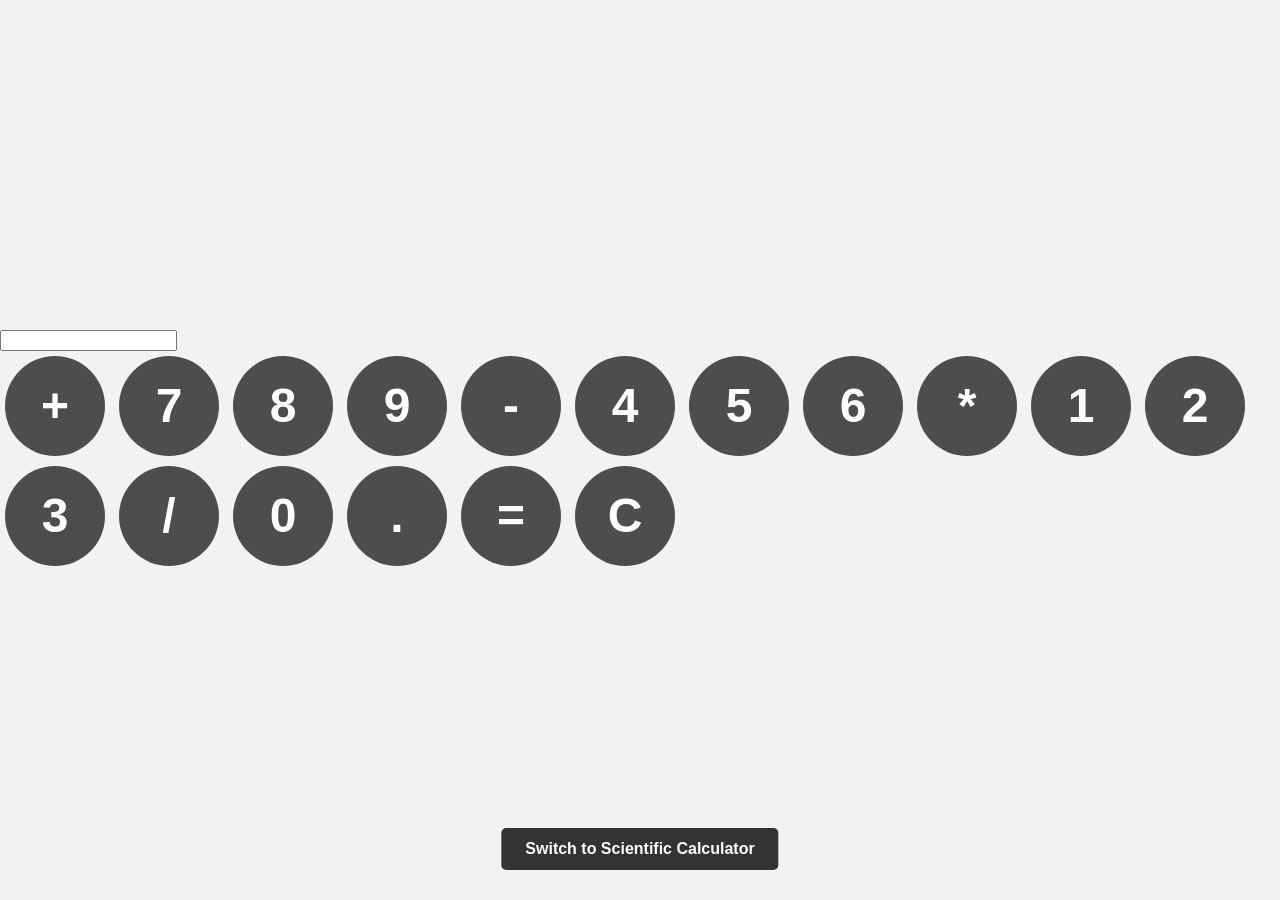
==== index.html @ 22e22df2 "Move files to root" ====
<!DOCTYPE html>
<html lang="en">
<head>
    <meta charset="UTF-8">
    <meta name="viewport" content="width=device-width, initial-scale=1.0">
    <title>Dynamic Calculator</title>
    <link rel="stylesheet" href="/scical.css">
</head>
<body>
    <div id="calculator">
        <input id="display" readonly>
        <div id="keys">
            <button onclick="appendToDisplay('+')" class="operator-btn">+</button>
            <button onclick="appendToDisplay('7')">7</button>
            <button onclick="appendToDisplay('8')">8</button>
            <button onclick="appendToDisplay('9')">9</button>
            <button onclick="appendToDisplay('-')" class="operator-btn">-</button>
            <button onclick="appendToDisplay('4')">4</button>
            <button onclick="appendToDisplay('5')">5</button>
            <button onclick="appendToDisplay('6')">6</button>
            <button onclick="appendToDisplay('*')" class="operator-btn">*</button>
            <button onclick="appendToDisplay('1')">1</button>
            <button onclick="appendToDisplay('2')">2</button>
            <button onclick="appendToDisplay('3')">3</button>
            <button onclick="appendToDisplay('/')" class="operator-btn">/</button>
            <button onclick="appendToDisplay('0')">0</button>
            <button onclick="appendToDisplay('.')">.</button>
            <button onclick="calculate()">=</button>
            <button onclick="clearDisplay()" class="operator-btn">C</button>
        </div>

    </div>
    <div class="calc-switcher">
    <a href="/scical.html" class="switch-btn">Switch to Scientific Calculator</a>
    </div>
    <script src="/index.js"></script>
</body>
</html>
---- scical.css ----
body{ 
    margin: 0;
    display: flex;
    justify-content: center;
    align-items: center;
    height: 100vh;
    background-color: hsl(0, 0%, 95%);

}

.container {
    font-family: Arial, Helvetica, sans-serif;
    background-color: hsl(0, 0%, 15%);
    border-radius: 30px;
    max-width: 1000px;
    overflow: hidden;
    padding: 30px;
    overflow: hidden;
}

button {
    width: 100px;
    height: 100px;
    border-radius: 50px;
    border: none;
    background-color: hsl(0, 0%, 30%);
    color: white;
    font-size: 3rem;
    font-weight: bold;
    cursor: pointer;
    margin: 5px;
}

button:hover {
    background-color: hsl(0, 0%, 50%);
}

button:active {
    background-color: hsl(0, 0%, 70%);

}

#screen {
    width: 95%;
    padding: 20px;
    font-size: 3rem;
    text-align: left;
    border: none;
    background-color: hsl(0, 0%, 20%);
    color: white;
    margin-bottom: 30px;
    border-radius: 10px;
}

.calc-switcher {
    position: absolute;   /* 👈 Takes it out of the flexbox layout entirely */
    bottom: 30px;         /* 👈 Pins it 30px from the very bottom of the screen */
    left: 50%;            /* 👈 Moves it to the middle horizontally */
    transform: translateX(-50%); /* 👈 Perfectly centers it */
    text-align: center;
    z-index: 10;          /* 👈 Makes sure it stays on top of the background */
}

.switch-btn {
    background-color: #333;
    color: white;
    padding: 12px 24px;
    text-decoration: none;
    font-family: Arial, sans-serif;
    border-radius: 5px;
    font-weight: bold;
    transition: 0.2s;
    display: inline-block; /* 👈 Ensures padding behaves nicely */
}

.switch-btn:hover {
    background-color: hsl(35, 100%, 55%);
}
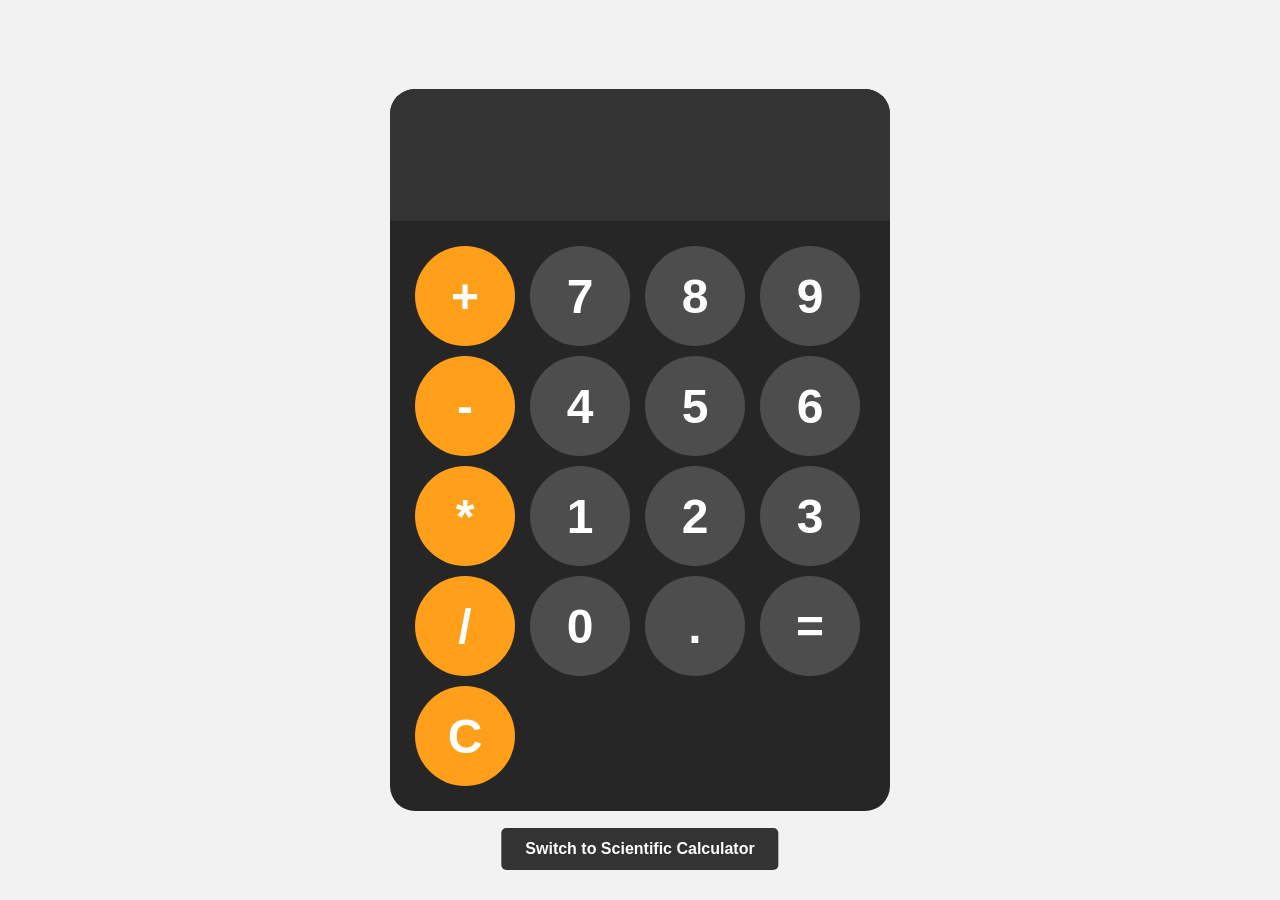
==== commit 9a776194: "edited" ====
--- a/index.html
+++ b/index.html
@@ -4,7 +4,7 @@
     <meta charset="UTF-8">
     <meta name="viewport" content="width=device-width, initial-scale=1.0">
     <title>Dynamic Calculator</title>
-    <link rel="stylesheet" href="/scical.css">
+    <link rel="stylesheet" href="/styles.css">
 </head>
 <body>
     <div id="calculator">
--- a/styles.css
+++ b/styles.css
@@ -0,0 +1,95 @@
+body{ 
+    margin: 0;
+    display: flex;
+    justify-content: center;
+    align-items: center;
+    height: 100vh;
+    background-color: hsl(0, 0%, 95%);
+
+}
+
+#keys {
+    display: grid;
+    grid-template-columns: repeat(4, 1fr);
+    gap: 10px;
+    padding: 25px;
+}
+
+#calculator {
+    font-family: Arial, Helvetica, sans-serif;
+    background-color: hsl(0, 0%, 15%);
+    border-radius: 25px;
+    max-width: 500px;
+    overflow: hidden;
+}
+
+#display {
+    width: 100%;
+    padding: 20px;
+    font-size: 5rem;
+    text-align: left;
+    border: none;
+    background-color: hsl(0, 0%, 20%);
+    color: white;
+}
+
+button {
+    width: 100px;
+    height: 100px;
+    border-radius: 50px;
+    border: none;
+    background-color: hsl(0, 0%, 30%);
+    color: white;
+    font-size: 3rem;
+    font-weight: bold;
+    cursor: pointer;
+}
+
+button:hover {
+    background-color: hsl(0, 0%, 50%);
+}
+
+button:active {
+    background-color: hsl(0, 0%, 70%);
+
+}
+
+.operator-btn {
+    background-color: hsl(35, 100%, 55%);
+
+}
+
+.operator-btn:hover {
+    background-color: hsl(35, 100%, 65%);
+
+}
+
+.operator-btn:active {
+    background-color: hsl(35, 100%, 75%);
+
+}
+
+.calc-switcher {
+    position: absolute;   /* 👈 Takes it out of the flexbox layout entirely */
+    bottom: 30px;         /* 👈 Pins it 30px from the very bottom of the screen */
+    left: 50%;            /* 👈 Moves it to the middle horizontally */
+    transform: translateX(-50%); /* 👈 Perfectly centers it */
+    text-align: center;
+    z-index: 10;          /* 👈 Makes sure it stays on top of the background */
+}
+
+.switch-btn {
+    background-color: #333;
+    color: white;
+    padding: 12px 24px;
+    text-decoration: none;
+    font-family: Arial, sans-serif;
+    border-radius: 5px;
+    font-weight: bold;
+    transition: 0.2s;
+    display: inline-block; /* 👈 Ensures padding behaves nicely */
+}
+
+.switch-btn:hover {
+    background-color: hsl(35, 100%, 55%);
+}
